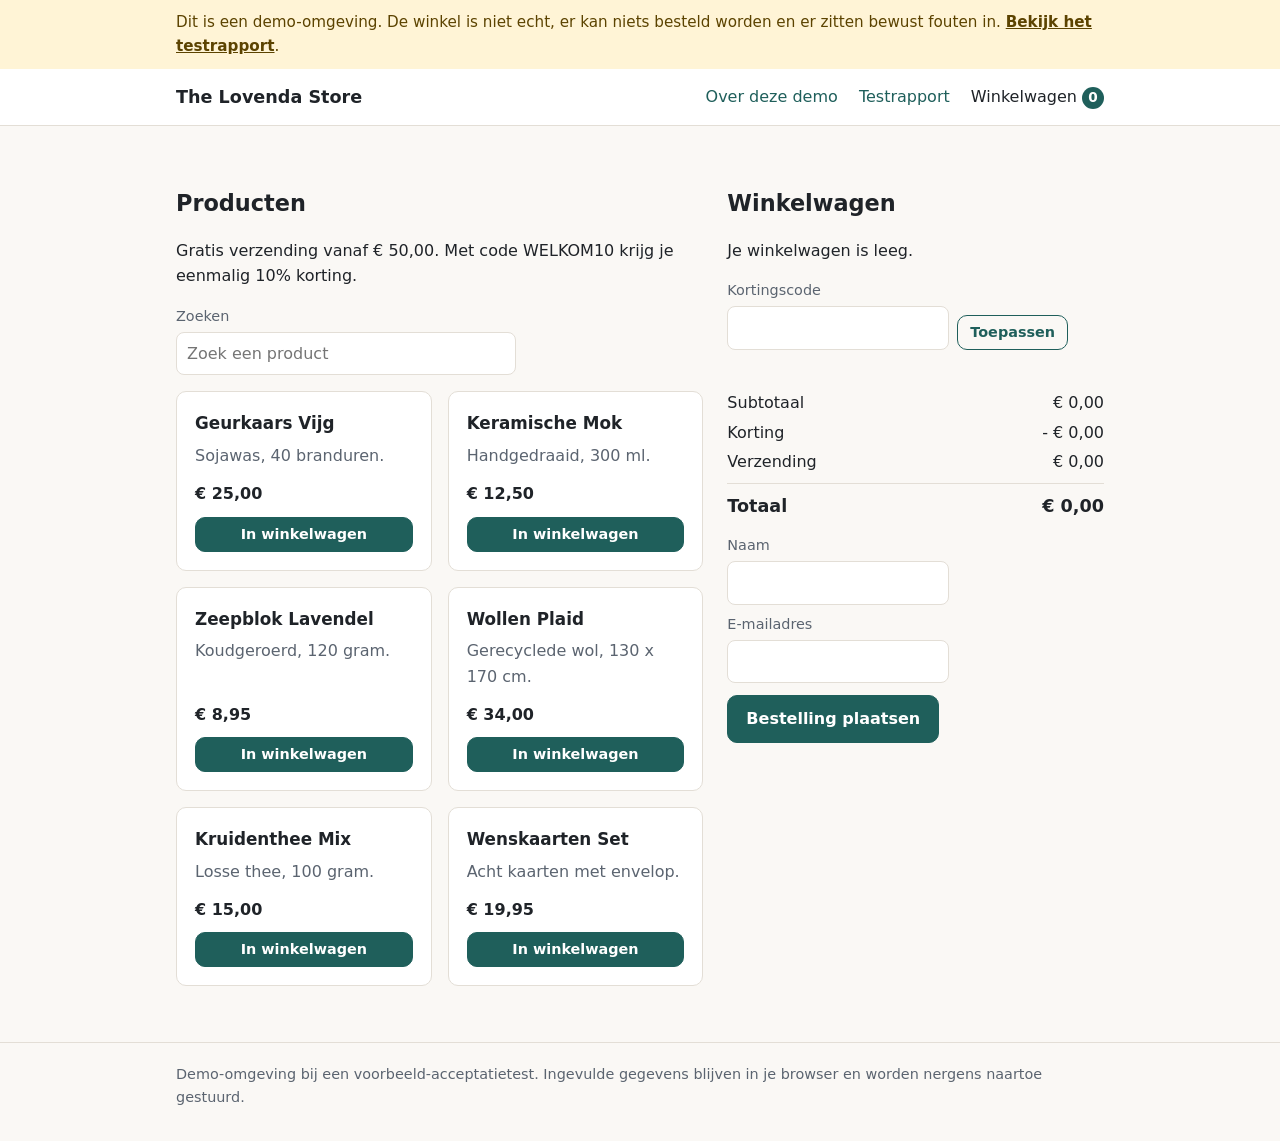
==== demo/index.html @ 29441806 "Add showcase site with demo shop and sample acceptance test report Co-Authored-By: Claude Fable 5.2 " ====
<!doctype html>
<html lang="nl">
<head>
  <meta charset="utf-8">
  <meta name="viewport" content="width=device-width, initial-scale=1">
  <title>Demo-webwinkel | The Lovenda Store</title>
  <meta name="robots" content="noindex">
  <link rel="stylesheet" href="../style.css">
</head>
<body>
  <div class="notice">
    <div class="wrap">Dit is een demo-omgeving. De winkel is niet echt, er kan niets besteld worden en er zitten bewust fouten in. <a href="../rapport/">Bekijk het testrapport</a>.</div>
  </div>
  <header class="site">
    <div class="wrap">
      <a class="brand" href="../">The Lovenda Store</a>
      <nav>
        <a href="../">Over deze demo</a>
        <a href="../rapport/">Testrapport</a>
        <span style="margin-left:16px">Winkelwagen <span class="badge" id="badge" aria-live="polite">0</span></span>
      </nav>
    </div>
  </header>

  <main class="wrap">
    <div class="shop">
      <section aria-labelledby="h-products">
        <h2 id="h-products">Producten</h2>
        <p>Gratis verzending vanaf € 50,00. Met code WELKOM10 krijg je eenmalig 10% korting.</p>
        <label for="search">Zoeken</label>
        <input id="search" type="search" placeholder="Zoek een product" style="width:100%;max-width:340px">
        <div class="grid" id="products" style="margin-top:16px"></div>
      </section>

      <section aria-labelledby="h-cart">
        <h2 id="h-cart">Winkelwagen</h2>
        <div id="cart"></div>

        <form id="code-form" class="row" style="margin-top:14px">
          <div>
            <label for="code">Kortingscode</label>
            <input id="code" type="text" autocomplete="off">
          </div>
          <button class="btn small secondary" type="submit">Toepassen</button>
        </form>
        <p id="code-msg" class="msg" role="status"></p>

        <div class="totals">
          <div><span>Subtotaal</span><span id="subtotal"></span></div>
          <div><span>Korting</span><span id="discount"></span></div>
          <div><span>Verzending</span><span id="shipping"></span></div>
          <div class="grand"><span>Totaal</span><span id="total"></span></div>
        </div>

        <form id="order-form">
          <div class="row">
            <div>
              <label for="name">Naam</label>
              <input id="name" type="text" required autocomplete="off">
            </div>
            <div>
              <label for="email">E-mailadres</label>
              <input id="email" type="email" required autocomplete="off">
            </div>
          </div>
          <p style="margin:12px 0 0"><button class="btn" type="submit">Bestelling plaatsen</button></p>
        </form>
        <p id="order-msg" class="msg" role="status"></p>
      </section>
    </div>
  </main>

  <footer class="site">
    <div class="wrap">Demo-omgeving bij een voorbeeld-acceptatietest. Ingevulde gegevens blijven in je browser en worden nergens naartoe gestuurd.</div>
  </footer>
  <script src="app.js"></script>
</body>
</html>
---- style.css ----
:root {
  --bg: #faf8f5;
  --surface: #ffffff;
  --text: #1f2328;
  --muted: #5b6470;
  --line: #e3ded6;
  --accent: #1f5f5b;
  --accent-text: #ffffff;
  --warn-bg: #fff4d6;
  --warn-text: #5c4300;
  --ok: #1a7f4b;
  --fail: #b3261e;
  --radius: 10px;
}
@media (prefers-color-scheme: dark) {
  :root {
    --bg: #15181c;
    --surface: #1e2227;
    --text: #e8eaed;
    --muted: #a3acb8;
    --line: #333a43;
    --accent: #6fc7c0;
    --accent-text: #10201f;
    --warn-bg: #3d3212;
    --warn-text: #f3dfa2;
    --ok: #5fd39a;
    --fail: #ff8a80;
  }
}
* { box-sizing: border-box; }
body {
  margin: 0;
  background: var(--bg);
  color: var(--text);
  font: 16px/1.6 system-ui, -apple-system, "Segoe UI", Roboto, sans-serif;
}
a { color: var(--accent); }
.wrap { max-width: 960px; margin: 0 auto; padding: 0 16px; }
header.site { border-bottom: 1px solid var(--line); background: var(--surface); }
header.site .wrap { display: flex; align-items: center; justify-content: space-between; gap: 16px; padding-top: 14px; padding-bottom: 14px; flex-wrap: wrap; }
.brand { font-weight: 700; font-size: 1.1rem; text-decoration: none; color: var(--text); }
nav a { margin-left: 16px; text-decoration: none; }
nav a:first-child { margin-left: 0; }
.hero { padding: 56px 0 32px; }
.hero h1 { font-size: clamp(1.8rem, 5vw, 2.6rem); line-height: 1.2; margin: 0 0 12px; }
.hero p { font-size: 1.1rem; color: var(--muted); max-width: 62ch; margin: 0 0 20px; }
h2 { margin: 40px 0 12px; font-size: 1.4rem; }
h3 { margin: 0 0 6px; font-size: 1.05rem; }
.btn {
  display: inline-block; padding: 10px 18px; border-radius: var(--radius);
  background: var(--accent); color: var(--accent-text); text-decoration: none;
  border: 1px solid var(--accent); font: inherit; font-weight: 600; cursor: pointer;
}
.btn.secondary { background: transparent; color: var(--accent); }
.btn.small { padding: 5px 12px; font-size: .9rem; }
.grid { display: grid; gap: 16px; grid-template-columns: repeat(auto-fit, minmax(240px, 1fr)); }
.card { background: var(--surface); border: 1px solid var(--line); border-radius: var(--radius); padding: 18px; }
.card p { margin: 0 0 12px; color: var(--muted); }
.notice { background: var(--warn-bg); color: var(--warn-text); padding: 10px 16px; font-size: .95rem; }
.notice a { color: inherit; font-weight: 600; }
footer.site { margin-top: 56px; border-top: 1px solid var(--line); padding: 20px 0 32px; color: var(--muted); font-size: .9rem; }
table { width: 100%; border-collapse: collapse; background: var(--surface); }
th, td { text-align: left; padding: 8px 10px; border-bottom: 1px solid var(--line); vertical-align: top; }
th { font-size: .85rem; text-transform: uppercase; letter-spacing: .03em; color: var(--muted); }
.table-scroll { overflow-x: auto; border: 1px solid var(--line); border-radius: var(--radius); }
.pass { color: var(--ok); font-weight: 600; }
.fail { color: var(--fail); font-weight: 600; }
.stats { display: grid; gap: 12px; grid-template-columns: repeat(auto-fit, minmax(140px, 1fr)); margin: 16px 0; }
.stat { background: var(--surface); border: 1px solid var(--line); border-radius: var(--radius); padding: 14px; }
.stat b { display: block; font-size: 1.8rem; line-height: 1.1; }
.stat span { color: var(--muted); font-size: .9rem; }
.defect { background: var(--surface); border: 1px solid var(--line); border-radius: var(--radius); padding: 18px; margin: 14px 0; }
.defect dl { display: grid; grid-template-columns: max-content 1fr; gap: 6px 16px; margin: 10px 0 0; }
.defect dt { color: var(--muted); }
.defect dd { margin: 0; }
.sev { display: inline-block; padding: 1px 8px; border-radius: 999px; font-size: .8rem; font-weight: 600; border: 1px solid currentColor; }
.sev.hoog { color: var(--fail); }
.sev.middel { color: var(--warn-text); background: var(--warn-bg); border-color: transparent; }
.sev.laag { color: var(--muted); }
input, select { font: inherit; padding: 8px 10px; border: 1px solid var(--line); border-radius: 8px; background: var(--surface); color: var(--text); }
label { display: block; font-size: .9rem; color: var(--muted); margin-bottom: 4px; }
.row { display: flex; gap: 8px; flex-wrap: wrap; align-items: end; }
.shop { display: grid; gap: 24px; grid-template-columns: 1fr; margin-top: 20px; }
@media (min-width: 820px) { .shop { grid-template-columns: 1.4fr 1fr; } }
.product { display: flex; flex-direction: column; }
.product .price { font-weight: 700; margin: auto 0 10px; }
.cart-line { display: grid; grid-template-columns: 1fr 70px auto; gap: 8px; align-items: center; padding: 8px 0; border-bottom: 1px solid var(--line); }
.cart-line input { width: 70px; }
.totals { margin: 12px 0; }
.totals div { display: flex; justify-content: space-between; padding: 2px 0; }
.totals .grand { font-weight: 700; font-size: 1.1rem; border-top: 1px solid var(--line); margin-top: 6px; padding-top: 8px; }
.badge { display: inline-block; min-width: 22px; text-align: center; padding: 0 6px; border-radius: 999px; background: var(--accent); color: var(--accent-text); font-size: .85rem; font-weight: 700; }
.msg { min-height: 1.4em; font-size: .9rem; margin: 6px 0 0; }
@media print {
  header.site nav, .notice, .no-print { display: none; }
  body { background: #fff; }
  .defect, .card, .stat { break-inside: avoid; }
}
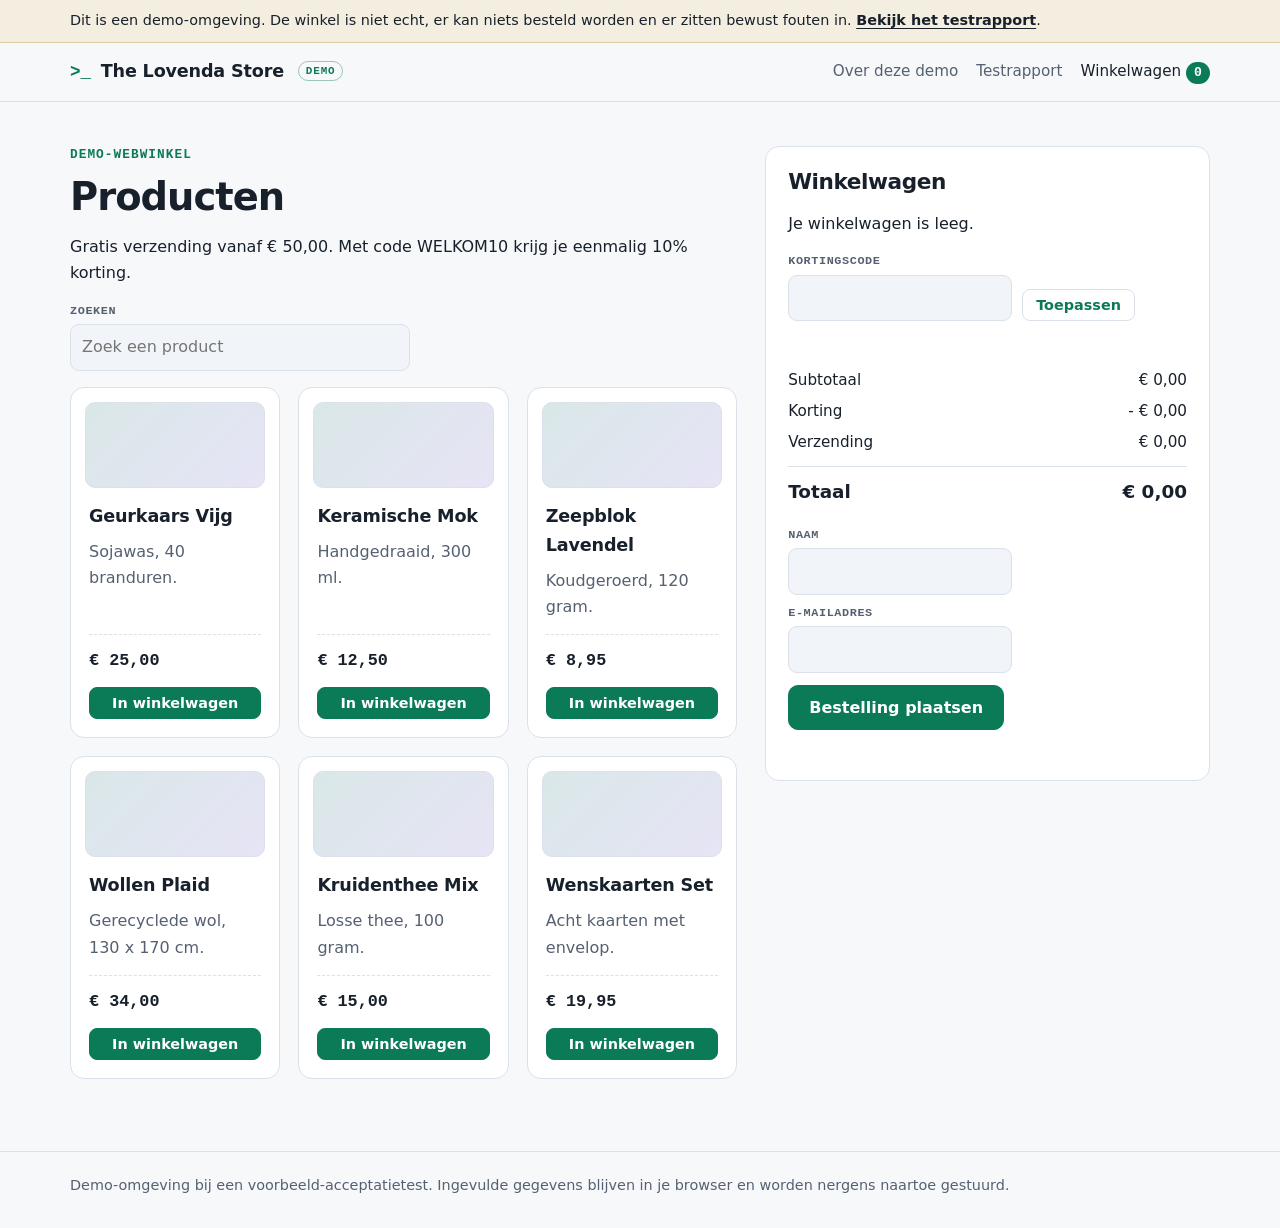
==== commit f11daf3b: "Showcase in de stijl van lovenda.nl: nieuwe startpagina, webwinkel en rapport Co-Authored-By: Claude" ====
--- a/demo/index.html
+++ b/demo/index.html
@@ -7,17 +7,17 @@
   <meta name="robots" content="noindex">
   <link rel="stylesheet" href="../style.css">
 </head>
-<body>
+<body class="doc">
   <div class="notice">
     <div class="wrap">Dit is een demo-omgeving. De winkel is niet echt, er kan niets besteld worden en er zitten bewust fouten in. <a href="../rapport/">Bekijk het testrapport</a>.</div>
   </div>
   <header class="site">
-    <div class="wrap">
-      <a class="brand" href="../">The Lovenda Store</a>
+    <div class="wrap bar">
+      <a class="brand" href="../"><span class="prompt" aria-hidden="true">&gt;_</span> The Lovenda Store <small>demo</small></a>
       <nav>
         <a href="../">Over deze demo</a>
         <a href="../rapport/">Testrapport</a>
-        <span style="margin-left:16px">Winkelwagen <span class="badge" id="badge" aria-live="polite">0</span></span>
+        <span class="cart-label">Winkelwagen <span class="badge" id="badge" aria-live="polite">0</span></span>
       </nav>
     </div>
   </header>
@@ -25,7 +25,8 @@
   <main class="wrap">
     <div class="shop">
       <section aria-labelledby="h-products">
-        <h2 id="h-products">Producten</h2>
+        <p class="eyebrow">Demo-webwinkel</p>
+        <h1 id="h-products">Producten</h1>
         <p>Gratis verzending vanaf € 50,00. Met code WELKOM10 krijg je eenmalig 10% korting.</p>
         <label for="search">Zoeken</label>
         <input id="search" type="search" placeholder="Zoek een product" style="width:100%;max-width:340px">
@@ -71,7 +72,7 @@
   </main>
 
   <footer class="site">
-    <div class="wrap">Demo-omgeving bij een voorbeeld-acceptatietest. Ingevulde gegevens blijven in je browser en worden nergens naartoe gestuurd.</div>
+    <div class="wrap bar">Demo-omgeving bij een voorbeeld-acceptatietest. Ingevulde gegevens blijven in je browser en worden nergens naartoe gestuurd.</div>
   </footer>
   <script src="app.js"></script>
 </body>
--- a/style.css
+++ b/style.css
@@ -1,98 +1,339 @@
 :root {
-  --bg: #faf8f5;
-  --surface: #ffffff;
-  --text: #1f2328;
-  --muted: #5b6470;
-  --line: #e3ded6;
-  --accent: #1f5f5b;
-  --accent-text: #ffffff;
-  --warn-bg: #fff4d6;
-  --warn-text: #5c4300;
-  --ok: #1a7f4b;
-  --fail: #b3261e;
-  --radius: 10px;
-}
-@media (prefers-color-scheme: dark) {
+  --bg: #0d1117;
+  --bg-soft: #111823;
+  --surface: #151c27;
+  --surface-2: #0a0e14;
+  --text: #e6edf3;
+  --muted: #9aa7b6;
+  --line: #263041;
+  --accent: #2dd4bf;
+  --accent-strong: #5eead4;
+  --accent-ink: #04221f;
+  --glow: rgba(45, 212, 191, .16);
+  --violet: #a78bfa;
+  --glow-2: rgba(139, 92, 246, .16);
+  --bad: #ff7b72;
+  --warn: #e3b341;
+  --term-bg: #0a0e14;
+  --term-text: #d7dee7;
+  --term-dim: #7d8896;
+  --radius: 14px;
+  --mono: ui-monospace, "Cascadia Code", "SF Mono", Menlo, Consolas, monospace;
+  --sans: system-ui, -apple-system, "Segoe UI", Roboto, sans-serif;
+  color-scheme: dark;
+}
+@media (prefers-color-scheme: light) {
   :root {
-    --bg: #15181c;
-    --surface: #1e2227;
-    --text: #e8eaed;
-    --muted: #a3acb8;
-    --line: #333a43;
-    --accent: #6fc7c0;
-    --accent-text: #10201f;
-    --warn-bg: #3d3212;
-    --warn-text: #f3dfa2;
-    --ok: #5fd39a;
-    --fail: #ff8a80;
+    --bg: #f7f8fa;
+    --bg-soft: #eef1f5;
+    --surface: #ffffff;
+    --surface-2: #f1f4f8;
+    --text: #17202b;
+    --muted: #556171;
+    --line: #dbe1e9;
+    --accent: #0b7a57;
+    --accent-strong: #095f44;
+    --accent-ink: #ffffff;
+    --glow: rgba(11, 122, 87, .10);
+    --violet: #6d28d9;
+    --glow-2: rgba(109, 40, 217, .08);
+    color-scheme: light;
   }
 }
+
 * { box-sizing: border-box; }
+html { scroll-behavior: smooth; scroll-padding-top: 76px; }
 body {
   margin: 0;
   background: var(--bg);
   color: var(--text);
-  font: 16px/1.6 system-ui, -apple-system, "Segoe UI", Roboto, sans-serif;
-}
-a { color: var(--accent); }
-.wrap { max-width: 960px; margin: 0 auto; padding: 0 16px; }
-header.site { border-bottom: 1px solid var(--line); background: var(--surface); }
-header.site .wrap { display: flex; align-items: center; justify-content: space-between; gap: 16px; padding-top: 14px; padding-bottom: 14px; flex-wrap: wrap; }
-.brand { font-weight: 700; font-size: 1.1rem; text-decoration: none; color: var(--text); }
-nav a { margin-left: 16px; text-decoration: none; }
-nav a:first-child { margin-left: 0; }
-.hero { padding: 56px 0 32px; }
-.hero h1 { font-size: clamp(1.8rem, 5vw, 2.6rem); line-height: 1.2; margin: 0 0 12px; }
-.hero p { font-size: 1.1rem; color: var(--muted); max-width: 62ch; margin: 0 0 20px; }
-h2 { margin: 40px 0 12px; font-size: 1.4rem; }
-h3 { margin: 0 0 6px; font-size: 1.05rem; }
+  font: 16px/1.65 var(--sans);
+  -webkit-font-smoothing: antialiased;
+}
+a { color: var(--accent); text-underline-offset: 3px; }
+a:hover { color: var(--accent-strong); }
+:focus-visible { outline: 2px solid var(--accent); outline-offset: 3px; border-radius: 4px; }
+.wrap { max-width: 1180px; margin: 0 auto; padding: 0 20px; }
+.skip { position: absolute; left: -999px; top: 8px; background: var(--accent); color: var(--accent-ink); padding: 8px 12px; border-radius: 8px; z-index: 20; }
+.skip:focus { left: 8px; }
+
+/* Header */
+header.site {
+  position: sticky; top: 0; z-index: 10;
+  background: color-mix(in srgb, var(--bg) 82%, transparent);
+  backdrop-filter: blur(10px);
+  border-bottom: 1px solid var(--line);
+}
+.bar { display: flex; align-items: center; justify-content: space-between; gap: 12px 20px; flex-wrap: wrap; padding-top: 14px; padding-bottom: 14px; }
+.brand { font-weight: 700; font-size: 1.1rem; text-decoration: none; color: var(--text); letter-spacing: -.01em; }
+.brand:hover { color: var(--text); }
+.prompt { font-family: var(--mono); color: var(--accent); margin-right: 4px; }
+nav { display: flex; align-items: center; gap: 4px 18px; flex-wrap: wrap; font-size: .95rem; }
+nav a { color: var(--muted); text-decoration: none; }
+nav a:hover { color: var(--text); }
+nav .nav-cta { color: var(--accent); border: 1px solid var(--line); padding: 5px 12px; border-radius: 999px; }
+nav .nav-cta:hover { border-color: var(--accent); color: var(--accent-strong); }
+
+/* Hero */
+.hero {
+  padding: 72px 0 64px;
+  background:
+    radial-gradient(700px 360px at 85% 0%, var(--glow), transparent 70%),
+    radial-gradient(620px 340px at 0% 100%, var(--glow-2), transparent 70%),
+    linear-gradient(var(--line) 1px, transparent 1px) 0 0 / 100% 44px,
+    linear-gradient(90deg, var(--line) 1px, transparent 1px) 0 0 / 44px 100%;
+  background-color: var(--bg);
+  position: relative;
+  border-bottom: 1px solid var(--line);
+}
+.hero::before {
+  content: ""; position: absolute; inset: 0; pointer-events: none;
+  background: linear-gradient(180deg, color-mix(in srgb, var(--bg) 78%, transparent), var(--bg) 96%);
+}
+.hero-grid { position: relative; display: grid; gap: 40px; align-items: center; grid-template-columns: minmax(0, 1fr); }
+@media (min-width: 940px) { .hero-grid { grid-template-columns: minmax(0, 1.05fr) minmax(0, 1fr); gap: 56px; } }
+.eyebrow { font: 600 .8rem/1.4 var(--mono); letter-spacing: .08em; text-transform: uppercase; color: var(--accent); margin: 0 0 12px; }
+.kicker {
+  display: inline-flex; align-items: center; gap: 14px; margin: 0 0 20px;
+  font: 700 clamp(1.45rem, 3vw, 2.15rem)/1.15 var(--mono); letter-spacing: -.02em;
+  color: var(--accent);
+  background: linear-gradient(90deg, var(--accent), var(--violet)); -webkit-background-clip: text; background-clip: text; -webkit-text-fill-color: transparent;
+}
+.kicker .dot { flex: none; width: 12px; height: 12px; border-radius: 50%; background: var(--accent); box-shadow: 0 0 0 5px var(--glow), 0 0 18px var(--accent); animation: pulse 2.4s ease-in-out infinite; }
+@keyframes pulse { 50% { box-shadow: 0 0 0 9px transparent, 0 0 10px var(--accent); } }
+h1 { font-size: clamp(1.9rem, 4.4vw, 2.85rem); line-height: 1.1; letter-spacing: -.025em; margin: 0 0 18px; text-wrap: balance; }
+.hl { color: var(--accent); }
+.lead { font-size: 1.125rem; color: var(--muted); max-width: 56ch; margin: 0 0 26px; }
+.actions { display: flex; gap: 12px; flex-wrap: wrap; }
 .btn {
-  display: inline-block; padding: 10px 18px; border-radius: var(--radius);
-  background: var(--accent); color: var(--accent-text); text-decoration: none;
-  border: 1px solid var(--accent); font: inherit; font-weight: 600; cursor: pointer;
-}
-.btn.secondary { background: transparent; color: var(--accent); }
-.btn.small { padding: 5px 12px; font-size: .9rem; }
-.grid { display: grid; gap: 16px; grid-template-columns: repeat(auto-fit, minmax(240px, 1fr)); }
-.card { background: var(--surface); border: 1px solid var(--line); border-radius: var(--radius); padding: 18px; }
-.card p { margin: 0 0 12px; color: var(--muted); }
-.notice { background: var(--warn-bg); color: var(--warn-text); padding: 10px 16px; font-size: .95rem; }
-.notice a { color: inherit; font-weight: 600; }
-footer.site { margin-top: 56px; border-top: 1px solid var(--line); padding: 20px 0 32px; color: var(--muted); font-size: .9rem; }
-table { width: 100%; border-collapse: collapse; background: var(--surface); }
-th, td { text-align: left; padding: 8px 10px; border-bottom: 1px solid var(--line); vertical-align: top; }
-th { font-size: .85rem; text-transform: uppercase; letter-spacing: .03em; color: var(--muted); }
+  display: inline-block; padding: 12px 20px; border-radius: 10px;
+  background: var(--accent); color: var(--accent-ink); text-decoration: none;
+  border: 1px solid var(--accent); font-weight: 650;
+  transition: transform .15s ease, background .15s ease, border-color .15s ease;
+}
+.btn:hover { background: var(--accent-strong); border-color: var(--accent-strong); color: var(--accent-ink); transform: translateY(-1px); }
+.btn.ghost { background: transparent; color: var(--text); border-color: var(--line); }
+.btn.ghost:hover { border-color: var(--accent); color: var(--accent); background: transparent; }
+.stack-label { font: 600 .72rem/1 var(--mono); letter-spacing: .1em; text-transform: uppercase; color: var(--muted); margin: 30px 0 10px; }
+.chips { list-style: none; display: flex; flex-wrap: wrap; gap: 8px; padding: 0; margin: 0; }
+.chips li { font: .8rem/1 var(--mono); color: var(--muted); border: 1px solid var(--line); background: var(--surface); padding: 7px 10px; border-radius: 999px; }
+
+/* Terminal */
+.term {
+  margin: 0; background: var(--term-bg); color: var(--term-text);
+  border: 1px solid #263041; border-radius: var(--radius); overflow: hidden;
+  box-shadow: 0 24px 60px -24px rgba(0, 0, 0, .55), 0 0 0 1px rgba(45, 212, 191, .06);
+}
+.term-bar { display: flex; align-items: center; gap: 6px; padding: 10px 14px; border-bottom: 1px solid #1c2431; background: #0f141c; }
+.term-bar i { width: 10px; height: 10px; border-radius: 50%; background: #2c3645; }
+.term-bar span { margin-left: 8px; font: .75rem/1 var(--mono); color: var(--term-dim); }
+.term pre { margin: 0; padding: 18px 16px; font: .82rem/1.75 var(--mono); overflow-x: auto; white-space: pre; }
+.term a { color: #5eead4; }
+.term figcaption { padding: 10px 16px; border-top: 1px solid #1c2431; font-size: .8rem; color: var(--term-dim); }
+.c-ok { color: #2dd4bf; }
+.c-bad { color: #ff7b72; }
+.c-warn { color: #e3b341; }
+.c-dim { color: var(--term-dim); }
+
+.cursor { display: inline-block; width: .6em; height: 1.05em; vertical-align: text-bottom; background: #2dd4bf; animation: blink 1.1s steps(1) infinite; }
+@keyframes blink { 50% { opacity: 0; } }
+
+/* Trust bar */
+.trust { border-bottom: 1px solid var(--line); background: var(--bg-soft); }
+.trust ul { list-style: none; margin: 0 auto; padding-top: 0; padding-bottom: 0; display: grid; grid-template-columns: repeat(2, minmax(0, 1fr)); }
+@media (min-width: 900px) { .trust ul { grid-template-columns: repeat(4, minmax(0, 1fr)); } }
+.trust li { padding: 22px 20px 22px 0; }
+.trust b { display: block; font-size: 1rem; letter-spacing: -.01em; }
+.trust b::before { content: "✓ "; color: var(--accent); }
+.trust span { display: block; color: var(--muted); font-size: .88rem; line-height: 1.45; margin-top: 2px; }
+
+/* Sections */
+.band { margin-top: 72px; padding: 64px 0; background: var(--bg-soft); border-block: 1px solid var(--line); }
+.section-lead { color: var(--muted); font-size: 1.05rem; max-width: 60ch; margin: -16px 0 30px; }
+main > section.wrap { padding-top: 72px; }
+h2 { font-size: clamp(1.5rem, 3.4vw, 2rem); line-height: 1.2; letter-spacing: -.02em; margin: 0 0 28px; text-wrap: balance; }
+h3 { margin: 0 0 8px; font-size: 1.1rem; letter-spacing: -.01em; }
+.grid { display: grid; gap: 18px; grid-template-columns: minmax(0, 1fr); }
+@media (min-width: 720px) { .grid.two { grid-template-columns: repeat(2, minmax(0, 1fr)); } }
+@media (min-width: 900px) { .grid.three { grid-template-columns: repeat(3, minmax(0, 1fr)); } }
+
+.card {
+  position: relative; display: flex; flex-direction: column;
+  background: var(--surface); border: 1px solid var(--line); border-radius: var(--radius);
+  padding: 24px; transition: border-color .15s ease, transform .15s ease;
+}
+.card:hover { border-color: color-mix(in srgb, var(--accent) 55%, var(--line)); transform: translateY(-2px); }
+.card p { margin: 0 0 14px; color: var(--muted); }
+.card.featured { border-color: color-mix(in srgb, var(--accent) 60%, var(--line)); box-shadow: 0 0 0 1px var(--glow), 0 18px 40px -28px var(--accent); }
+.tag { position: absolute; top: -11px; left: 20px; font: 600 .7rem/1 var(--mono); letter-spacing: .06em; text-transform: uppercase; background: var(--accent); color: var(--accent-ink); padding: 5px 9px; border-radius: 999px; }
+.card h3:has(.ico) { display: flex; align-items: center; gap: 10px; }
+.ico { display: inline-grid; place-items: center; flex: none; min-width: 34px; height: 30px; padding: 0 6px; border-radius: 8px; font: 600 .8rem/1 var(--mono); color: var(--accent); background: var(--glow); border: 1px solid color-mix(in srgb, var(--accent) 30%, transparent); vertical-align: middle; }
+.checks { list-style: none; padding: 0; margin: 0 0 18px; display: grid; gap: 7px; font-size: .95rem; }
+.checks li { padding-left: 24px; position: relative; }
+.checks li::before { content: "✓"; position: absolute; left: 0; color: var(--accent); font-weight: 700; }
+.price { margin: auto 0 0 !important; padding-top: 16px; border-top: 1px dashed var(--line); color: var(--text) !important; font-weight: 700; font-size: 1.05rem; }
+.price span { display: block; font: 400 .8rem/1.5 var(--mono); color: var(--muted); }
+
+/* Steps */
+.steps { list-style: none; padding: 0; margin: 0; display: grid; gap: 18px; grid-template-columns: minmax(0, 1fr); }
+@media (min-width: 640px) { .steps { grid-template-columns: repeat(2, minmax(0, 1fr)); } }
+@media (min-width: 980px) { .steps { grid-template-columns: repeat(4, minmax(0, 1fr)); } }
+.steps li { border-top: 2px solid var(--line); padding-top: 16px; position: relative; }
+.steps li::before { content: ""; position: absolute; top: -7px; left: 0; width: 12px; height: 12px; border-radius: 50%; background: var(--bg); border: 2px solid var(--accent); }
+.steps code { display: inline-block; font: .78rem/1 var(--mono); color: var(--accent); margin-bottom: 10px; }
+.steps p { margin: 0; color: var(--muted); font-size: .95rem; }
+
+/* Examples */
+.stats { display: grid; grid-template-columns: repeat(3, minmax(0, 1fr)); gap: 10px; margin: 4px 0 18px; }
+.stats div { background: var(--surface-2); border: 1px solid var(--line); border-radius: 10px; padding: 12px; display: flex; flex-direction: column-reverse; }
+.stats dd { margin: 0; font: 700 1.6rem/1.1 var(--mono); font-variant-numeric: tabular-nums; }
+.stats dt { font-size: .78rem; color: var(--muted); margin-top: 4px; }
+.code { margin: 4px 0 18px; background: var(--term-bg); border: 1px solid #263041; border-radius: 10px; overflow: hidden; }
+.code figcaption { font: .75rem/1 var(--mono); color: var(--term-dim); padding: 9px 12px; border-bottom: 1px solid #1c2431; background: #0f141c; }
+.code pre { margin: 0; padding: 14px 12px; overflow-x: auto; font: .8rem/1.7 var(--mono); color: var(--term-text); }
+.links { margin: auto 0 0 !important; display: flex; flex-wrap: wrap; gap: 8px 20px; font-weight: 600; }
+.links a::after { content: " →"; }
+
+/* FAQ */
+.faq { display: grid; gap: 10px; max-width: 820px; }
+details { background: var(--surface); border: 1px solid var(--line); border-radius: 12px; padding: 0 18px; }
+details[open] { border-color: color-mix(in srgb, var(--accent) 45%, var(--line)); }
+summary { cursor: pointer; font-weight: 600; padding: 15px 0; list-style: none; display: flex; justify-content: space-between; gap: 16px; }
+summary::-webkit-details-marker { display: none; }
+summary::after { content: "+"; font: 400 1.2rem/1.2 var(--mono); color: var(--accent); }
+details[open] summary::after { content: "−"; }
+details p { margin: 0 0 16px; color: var(--muted); }
+
+/* CTA */
+.cta {
+  display: flex; align-items: center; justify-content: space-between; gap: 24px; flex-wrap: wrap;
+  background: linear-gradient(135deg, var(--glow), transparent 60%), var(--surface);
+  border: 1px solid color-mix(in srgb, var(--accent) 45%, var(--line));
+  border-radius: 18px; padding: 32px;
+}
+.cta h2 { margin: 0 0 8px; }
+.cta p { margin: 0; color: var(--muted); max-width: 56ch; }
+.cta .btn { font-family: var(--mono); font-size: .95rem; }
+
+/* Footer */
+footer.site { margin-top: 72px; border-top: 1px solid var(--line); color: var(--muted); font-size: .9rem; }
+footer.site .bar { padding-top: 22px; padding-bottom: 32px; }
+.foot-links { display: flex; gap: 6px 18px; flex-wrap: wrap; }
+.foot-links a { color: var(--muted); text-decoration: none; }
+.foot-links a:hover { color: var(--accent); }
+
+@media (max-width: 560px) {
+  header.site { position: static; }
+  .hero { padding: 44px 0 44px; }
+  main > section.wrap { padding-top: 52px; }
+  .band { margin-top: 52px; padding: 44px 0; }
+  .trust li { padding: 16px 12px 16px 0; }
+  .card, .cta { padding: 20px; }
+  .term pre { font-size: .72rem; padding: 14px 12px; }
+  nav { gap: 4px 14px; font-size: .9rem; }
+}
+.js .reveal { opacity: 0; transform: translateY(14px); transition: opacity .5s ease, transform .5s ease, border-color .15s ease; }
+.js .reveal.in { opacity: 1; transform: none; }
+.js .card.reveal.in:hover { transform: translateY(-2px); }
+@media (prefers-reduced-motion: reduce) {
+  .kicker .dot, .cursor { animation: none; }
+  html { scroll-behavior: auto; }
+  .btn, .card { transition: none; }
+  .btn:hover, .card:hover { transform: none; }
+}
+@media print {
+  header.site, .skip { display: none; }
+  body { background: #fff; color: #000; }
+  .card { break-inside: avoid; }
+}
+
+/* ===== Showcase: demo-webwinkel en rapport ===== */
+.brand small { font: 600 .68rem/1 var(--mono); letter-spacing: .08em; text-transform: uppercase; color: var(--accent); border: 1px solid color-mix(in srgb, var(--accent) 40%, transparent); padding: 3px 7px; border-radius: 999px; margin-left: 8px; vertical-align: middle; }
+.notice { background: color-mix(in srgb, var(--warn) 14%, var(--bg)); color: var(--text); border-bottom: 1px solid color-mix(in srgb, var(--warn) 40%, var(--line)); padding: 9px 0; font-size: .9rem; }
+.notice a { color: inherit; font-weight: 650; }
+.btn.secondary { background: transparent; color: var(--accent); border-color: var(--line); }
+.btn.secondary:hover { border-color: var(--accent); background: transparent; color: var(--accent-strong); }
+.btn.small { padding: 7px 13px; font-size: .9rem; border-radius: 8px; }
+button.btn { font-family: inherit; font-size: 1rem; cursor: pointer; }
+button.btn.small { font-size: .9rem; }
+
+/* Uitdaging in de hero */
+.challenge { background: var(--surface); border: 1px solid var(--line); border-radius: var(--radius); padding: 22px; box-shadow: 0 24px 60px -30px rgba(0, 0, 0, .55); }
+.challenge h2 { font-size: 1.2rem; margin: 0 0 4px; }
+.challenge > p { color: var(--muted); margin: 0 0 14px; font-size: .95rem; }
+.hints { list-style: none; margin: 0; padding: 0; display: grid; gap: 8px; }
+.hints li { display: flex; align-items: center; justify-content: space-between; gap: 12px; padding: 9px 12px; background: var(--surface-2); border: 1px solid var(--line); border-radius: 10px; font-size: .92rem; }
+.hints code { font: .78rem/1 var(--mono); color: var(--muted); margin-right: 10px; }
+.challenge details { margin-top: 12px; border-radius: 10px; }
+.challenge details p { font-size: .9rem; }
+
+/* Cijferbalk */
+.figures { border-bottom: 1px solid var(--line); background: var(--bg-soft); }
+.figures ul { list-style: none; margin: 0 auto; padding-top: 0; padding-bottom: 0; display: grid; grid-template-columns: repeat(2, minmax(0, 1fr)); }
+@media (min-width: 800px) { .figures ul { grid-template-columns: repeat(4, minmax(0, 1fr)); } }
+.figures li { padding: 20px 16px 20px 0; }
+.figures b { display: block; font: 700 2rem/1.1 var(--mono); font-variant-numeric: tabular-nums; }
+.figures span { color: var(--muted); font-size: .88rem; }
+
+/* Documentpagina's: demo en rapport */
+.doc main { padding-top: 36px; }
+.doc h1 { font-size: clamp(1.7rem, 4vw, 2.4rem); margin-bottom: 10px; }
+.doc h2 { font-size: 1.35rem; margin: 44px 0 14px; }
+.doc main > .shop h2, .doc .shop h2 { margin-top: 0; }
+.doc main p { max-width: 78ch; }
+.report-head p { color: var(--muted); font-size: 1.05rem; }
+.pass { color: var(--accent); font-weight: 650; }
+.fail { color: var(--bad); font-weight: 650; }
+@media (prefers-color-scheme: light) { .fail { color: #b3261e; } .sev.middel { color: #7a5600 !important; } }
+
+.stats { grid-template-columns: repeat(auto-fit, minmax(150px, 1fr)); margin: 16px 0 22px; }
+.stats .stat { flex-direction: column; padding: 16px; }
+.stat b { display: block; font: 700 1.9rem/1.1 var(--mono); font-variant-numeric: tabular-nums; }
+.stat span { color: var(--muted); font-size: .88rem; margin-top: 4px; }
+
+table { width: 100%; border-collapse: collapse; background: var(--surface); font-size: .95rem; }
+th, td { text-align: left; padding: 10px 12px; border-bottom: 1px solid var(--line); vertical-align: top; }
+tr:last-child td { border-bottom: 0; }
+th { font: 600 .74rem/1.4 var(--mono); text-transform: uppercase; letter-spacing: .06em; color: var(--muted); background: var(--surface-2); }
+td:first-child { font-family: var(--mono); font-size: .85rem; color: var(--muted); white-space: nowrap; }
 .table-scroll { overflow-x: auto; border: 1px solid var(--line); border-radius: var(--radius); }
-.pass { color: var(--ok); font-weight: 600; }
-.fail { color: var(--fail); font-weight: 600; }
-.stats { display: grid; gap: 12px; grid-template-columns: repeat(auto-fit, minmax(140px, 1fr)); margin: 16px 0; }
-.stat { background: var(--surface); border: 1px solid var(--line); border-radius: var(--radius); padding: 14px; }
-.stat b { display: block; font-size: 1.8rem; line-height: 1.1; }
-.stat span { color: var(--muted); font-size: .9rem; }
-.defect { background: var(--surface); border: 1px solid var(--line); border-radius: var(--radius); padding: 18px; margin: 14px 0; }
-.defect dl { display: grid; grid-template-columns: max-content 1fr; gap: 6px 16px; margin: 10px 0 0; }
-.defect dt { color: var(--muted); }
+
+.defect { background: var(--surface); border: 1px solid var(--line); border-left: 3px solid var(--line); border-radius: var(--radius); padding: 20px 22px; margin: 14px 0; scroll-margin-top: 90px; }
+.defect:target { border-color: var(--accent); }
+.defect h3 { display: flex; flex-wrap: wrap; align-items: center; gap: 10px; }
+.defect dl { display: grid; grid-template-columns: max-content 1fr; gap: 8px 18px; margin: 12px 0 0; font-size: .95rem; }
+.defect dt { color: var(--muted); font: .8rem/1.9 var(--mono); }
 .defect dd { margin: 0; }
-.sev { display: inline-block; padding: 1px 8px; border-radius: 999px; font-size: .8rem; font-weight: 600; border: 1px solid currentColor; }
-.sev.hoog { color: var(--fail); }
-.sev.middel { color: var(--warn-text); background: var(--warn-bg); border-color: transparent; }
+@media (max-width: 560px) { .defect dl { grid-template-columns: 1fr; gap: 2px; } .defect dd { margin-bottom: 8px; } }
+.sev { display: inline-block; padding: 3px 9px; border-radius: 999px; font: 600 .72rem/1.2 var(--mono); letter-spacing: .04em; text-transform: uppercase; border: 1px solid currentColor; }
+.sev.hoog { color: var(--bad); }
+.sev.middel { color: var(--warn); }
 .sev.laag { color: var(--muted); }
-input, select { font: inherit; padding: 8px 10px; border: 1px solid var(--line); border-radius: 8px; background: var(--surface); color: var(--text); }
-label { display: block; font-size: .9rem; color: var(--muted); margin-bottom: 4px; }
-.row { display: flex; gap: 8px; flex-wrap: wrap; align-items: end; }
-.shop { display: grid; gap: 24px; grid-template-columns: 1fr; margin-top: 20px; }
-@media (min-width: 820px) { .shop { grid-template-columns: 1.4fr 1fr; } }
-.product { display: flex; flex-direction: column; }
-.product .price { font-weight: 700; margin: auto 0 10px; }
-.cart-line { display: grid; grid-template-columns: 1fr 70px auto; gap: 8px; align-items: center; padding: 8px 0; border-bottom: 1px solid var(--line); }
+
+/* Webwinkel */
+input, select { font: inherit; padding: 9px 11px; border: 1px solid var(--line); border-radius: 9px; background: var(--surface-2); color: var(--text); max-width: 100%; }
+input:focus { outline: 2px solid var(--accent); outline-offset: 1px; border-color: var(--accent); }
+label { display: block; font: 600 .74rem/1.4 var(--mono); letter-spacing: .05em; text-transform: uppercase; color: var(--muted); margin-bottom: 5px; }
+.row { display: flex; gap: 10px; flex-wrap: wrap; align-items: end; }
+.shop { display: grid; gap: 28px; grid-template-columns: minmax(0, 1fr); margin-top: 8px; align-items: start; }
+@media (min-width: 900px) { .shop { grid-template-columns: minmax(0, 1.5fr) minmax(0, 1fr); } .shop > section:last-child { position: sticky; top: 84px; } }
+.shop > section:last-child { background: var(--surface); border: 1px solid var(--line); border-radius: var(--radius); padding: 22px; }
+.shop .grid { grid-template-columns: repeat(auto-fill, minmax(190px, 1fr)); }
+.product { padding: 18px; }
+.product::before { content: ""; display: block; height: 84px; margin: -4px -4px 14px; border-radius: 10px; background: linear-gradient(135deg, var(--glow), var(--glow-2)), var(--surface-2); border: 1px solid var(--line); }
+.product .price { margin: auto 0 12px !important; padding-top: 12px; font-family: var(--mono); }
+.cart-line { display: grid; grid-template-columns: 1fr 70px auto; gap: 8px; align-items: center; padding: 10px 0; border-bottom: 1px solid var(--line); font-size: .95rem; }
 .cart-line input { width: 70px; }
-.totals { margin: 12px 0; }
-.totals div { display: flex; justify-content: space-between; padding: 2px 0; }
-.totals .grand { font-weight: 700; font-size: 1.1rem; border-top: 1px solid var(--line); margin-top: 6px; padding-top: 8px; }
-.badge { display: inline-block; min-width: 22px; text-align: center; padding: 0 6px; border-radius: 999px; background: var(--accent); color: var(--accent-text); font-size: .85rem; font-weight: 700; }
-.msg { min-height: 1.4em; font-size: .9rem; margin: 6px 0 0; }
+.totals { margin: 16px 0; font-size: .95rem; }
+.totals div { display: flex; justify-content: space-between; padding: 3px 0; font-variant-numeric: tabular-nums; }
+.totals .grand { font-weight: 700; font-size: 1.15rem; border-top: 1px solid var(--line); margin-top: 8px; padding-top: 10px; }
+.badge { display: inline-block; min-width: 24px; text-align: center; padding: 1px 7px; border-radius: 999px; background: var(--accent); color: var(--accent-ink); font: 700 .82rem/1.5 var(--mono); }
+.cart-label { color: var(--text); }
+.msg { min-height: 1.4em; font-size: .9rem; margin: 8px 0 0; }
+
 @media print {
-  header.site nav, .notice, .no-print { display: none; }
-  body { background: #fff; }
-  .defect, .card, .stat { break-inside: avoid; }
-}
+  :root { --bg: #fff; --bg-soft: #fff; --surface: #fff; --surface-2: #f4f5f7; --text: #111; --muted: #444; --line: #cfd4db; --accent: #0b6b52; --bad: #b3261e; --warn: #7a5600; }
+  .notice, .no-print, nav { display: none; }
+  .defect, .stat, tr { break-inside: avoid; }
+  .doc main { padding-top: 0; }
+}
